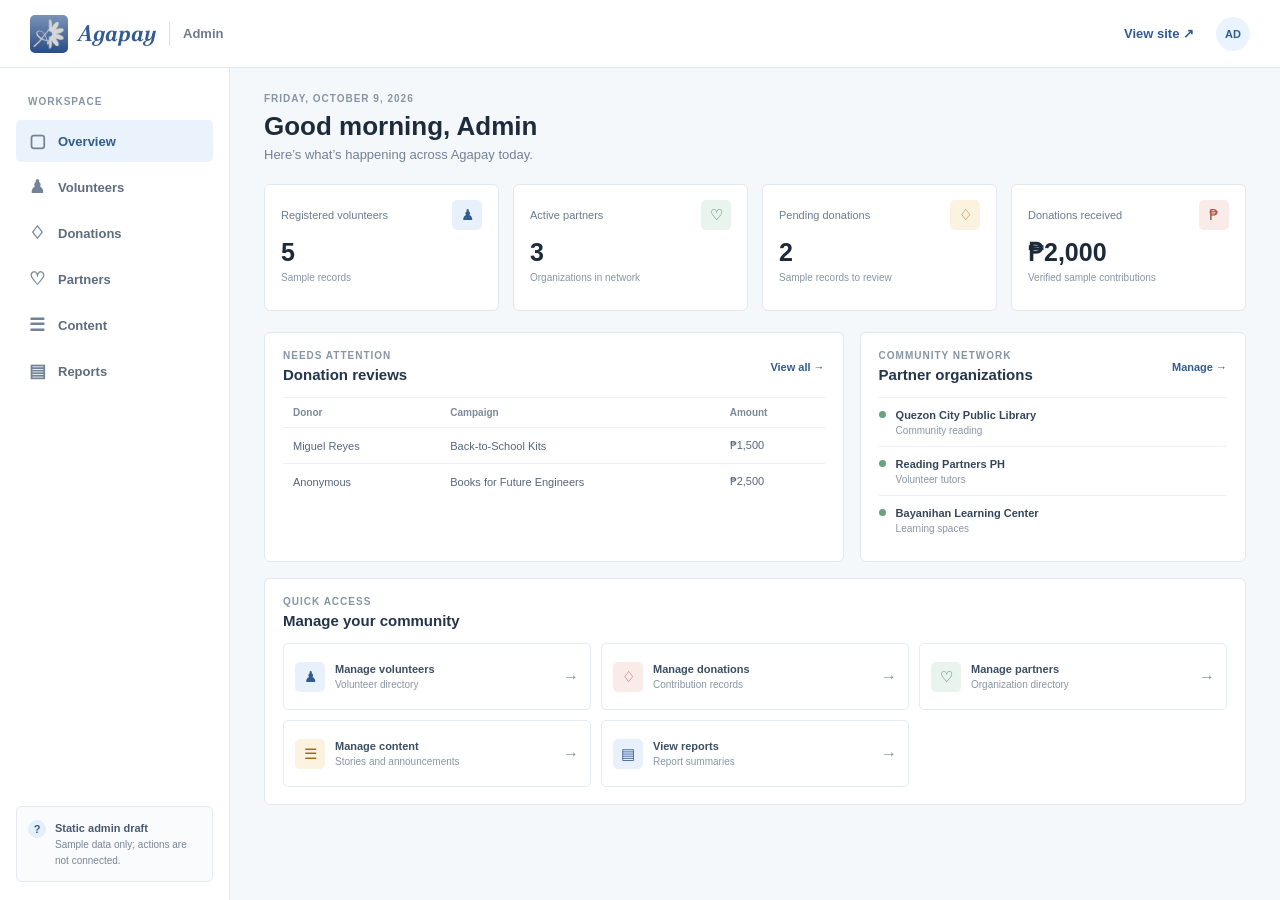
==== Agapay_Website/admin.html @ 13082233 "Add static admin draft" ====
<!DOCTYPE html>
<html lang="en">
<head>
    <meta charset="UTF-8">
    <meta name="viewport" content="width=device-width, initial-scale=1.0">
    <meta name="theme-color" content="#eaf4ff">
    <title>Admin workspace | Agapay</title>
    <link rel="stylesheet" href="admin.css">
    <link href="https://fonts.googleapis.com/css2?family=Poltawski+Nowy:ital,wght@0,400;0,700;1,700&display=swap" rel="stylesheet">
</head>
<body class="admin-page">
    <header class="admin-topbar">
        <a class="admin-brand" href="index.html#news" aria-label="Agapay site">
            <img src="assets/agapay logo.png" alt="">
            <span>Agapay</span>
            <span class="brand-divider" aria-hidden="true"></span>
            <span class="brand-area">Admin</span>
        </a>
        <div class="topbar-actions">
            <a class="site-link" href="index.html#news">View site <span aria-hidden="true">&#8599;</span></a>
            <div class="admin-avatar" aria-label="Administrator account">AD</div>
        </div>
    </header>

    <div class="admin-shell">
        <aside class="admin-sidebar">
            <p class="sidebar-label">WORKSPACE</p>
            <nav class="admin-nav" aria-label="Admin sections">
                <a href="#overview" class="admin-nav-link"><span aria-hidden="true">&#9634;</span> Overview</a>
                <a href="#volunteers" class="admin-nav-link"><span aria-hidden="true">&#9823;</span> Volunteers</a>
                <a href="#donations" class="admin-nav-link"><span aria-hidden="true">&#9826;</span> Donations</a>
                <a href="#partners" class="admin-nav-link"><span aria-hidden="true">&#9825;</span> Partners</a>
                <a href="#content" class="admin-nav-link"><span aria-hidden="true">&#9776;</span> Content</a>
                <a href="#reports" class="admin-nav-link"><span aria-hidden="true">&#9636;</span> Reports</a>
            </nav>
            <div class="sidebar-help">
                <span class="help-mark" aria-hidden="true">?</span>
                <p><strong>Static admin draft</strong><br>Sample data only; actions are not connected.</p>
            </div>
        </aside>

        <main class="admin-main">
            <section class="admin-view" id="overview" aria-labelledby="overview-title">
                <div class="page-heading">
                    <div><p class="eyebrow">FRIDAY, OCTOBER 9, 2026</p><h1 id="overview-title">Good morning, Admin</h1><p class="heading-copy">Here’s what’s happening across Agapay today.</p></div>
                </div>
                <div class="metric-grid">
                    <article class="metric"><div class="metric-top"><span>Registered volunteers</span><span class="metric-icon blue" aria-hidden="true">&#9823;</span></div><strong>5</strong><small>Sample records</small></article>
                    <article class="metric"><div class="metric-top"><span>Active partners</span><span class="metric-icon green" aria-hidden="true">&#9825;</span></div><strong>3</strong><small>Organizations in network</small></article>
                    <article class="metric"><div class="metric-top"><span>Pending donations</span><span class="metric-icon amber" aria-hidden="true">&#9826;</span></div><strong>2</strong><small>Sample records to review</small></article>
                    <article class="metric"><div class="metric-top"><span>Donations received</span><span class="metric-icon coral" aria-hidden="true">&#8369;</span></div><strong>₱2,000</strong><small>Verified sample contributions</small></article>
                </div>
                <div class="overview-grid">
                    <section class="panel activity-panel">
                        <div class="panel-heading"><div><p class="eyebrow">NEEDS ATTENTION</p><h2>Donation reviews</h2></div><a class="quiet-link" href="#donations">View all <span aria-hidden="true">&#8594;</span></a></div>
                        <div class="table-scroll"><table><thead><tr><th>Donor</th><th>Campaign</th><th>Amount</th></tr></thead><tbody><tr><td>Miguel Reyes</td><td>Back-to-School Kits</td><td>₱1,500</td></tr><tr><td>Anonymous</td><td>Books for Future Engineers</td><td>₱2,500</td></tr></tbody></table></div>
                    </section>
                    <section class="panel partner-summary-panel">
                        <div class="panel-heading"><div><p class="eyebrow">COMMUNITY NETWORK</p><h2>Partner organizations</h2></div><a class="quiet-link" href="#partners">Manage <span aria-hidden="true">&#8594;</span></a></div>
                        <div class="partner-summary-list"><div class="partner-summary-item"><span class="partner-marker" aria-hidden="true"></span><strong>Quezon City Public Library</strong><span>Community reading</span></div><div class="partner-summary-item"><span class="partner-marker" aria-hidden="true"></span><strong>Reading Partners PH</strong><span>Volunteer tutors</span></div><div class="partner-summary-item"><span class="partner-marker" aria-hidden="true"></span><strong>Bayanihan Learning Center</strong><span>Learning spaces</span></div></div>
                    </section>
                </div>
                <section class="panel quick-panel">
                    <div class="panel-heading"><div><p class="eyebrow">QUICK ACCESS</p><h2>Manage your community</h2></div></div>
                    <div class="quick-links">
                        <a href="#volunteers"><span class="quick-icon blue">&#9823;</span><span><strong>Manage volunteers</strong><small>Volunteer directory</small></span><span class="quick-arrow">&#8594;</span></a>
                        <a href="#donations"><span class="quick-icon coral">&#9826;</span><span><strong>Manage donations</strong><small>Contribution records</small></span><span class="quick-arrow">&#8594;</span></a>
                        <a href="#partners"><span class="quick-icon green">&#9825;</span><span><strong>Manage partners</strong><small>Organization directory</small></span><span class="quick-arrow">&#8594;</span></a>
                        <a href="#content"><span class="quick-icon amber">&#9776;</span><span><strong>Manage content</strong><small>Stories and announcements</small></span><span class="quick-arrow">&#8594;</span></a>
                        <a href="#reports"><span class="quick-icon blue">&#9636;</span><span><strong>View reports</strong><small>Report summaries</small></span><span class="quick-arrow">&#8594;</span></a>
                    </div>
                </section>
            </section>

            <section class="admin-view" id="volunteers" aria-labelledby="volunteers-title">
                <div class="page-heading"><div><p class="eyebrow">COMMUNITY</p><h1 id="volunteers-title">Volunteers</h1><p class="heading-copy">Agapay volunteer directory sample.</p></div><span class="record-count">5 members</span></div>
                <section class="panel">
                    <div class="table-scroll"><table><thead><tr><th>Volunteer</th><th>Location</th><th>Joined</th><th>Events</th><th>Status</th></tr></thead><tbody><tr><td><strong>Maria Santos</strong><span class="table-secondary">maria.santos@email.com</span></td><td>Quezon City</td><td>Oct 02, 2026</td><td>4</td><td><select class="status-select status-active" aria-label="Status for Maria Santos"><option value="Active" selected>Active</option><option value="Pending">Pending</option></select></td></tr><tr><td><strong>Miguel Reyes</strong><span class="table-secondary">miguel.reyes@email.com</span></td><td>Manila</td><td>Sep 28, 2026</td><td>2</td><td><select class="status-select status-pending" aria-label="Status for Miguel Reyes"><option value="Active">Active</option><option value="Pending" selected>Pending</option></select></td></tr><tr><td><strong>Angela Cruz</strong><span class="table-secondary">angela.cruz@email.com</span></td><td>Pasig City</td><td>Sep 24, 2026</td><td>7</td><td><select class="status-select status-active" aria-label="Status for Angela Cruz"><option value="Active" selected>Active</option><option value="Pending">Pending</option></select></td></tr><tr><td><strong>Paolo Garcia</strong><span class="table-secondary">paolo.garcia@email.com</span></td><td>Taguig City</td><td>Sep 19, 2026</td><td>1</td><td><select class="status-select status-active" aria-label="Status for Paolo Garcia"><option value="Active" selected>Active</option><option value="Pending">Pending</option></select></td></tr><tr><td><strong>Sofia Mendoza</strong><span class="table-secondary">sofia.mendoza@email.com</span></td><td>Caloocan</td><td>Sep 16, 2026</td><td>3</td><td><select class="status-select status-pending" aria-label="Status for Sofia Mendoza"><option value="Active">Active</option><option value="Pending" selected>Pending</option></select></td></tr></tbody></table></div>
                </section>
            </section>

            <section class="admin-view" id="donations" aria-labelledby="donations-title">
                <div class="page-heading"><div><p class="eyebrow">TRANSPARENCY</p><h1 id="donations-title">Donations</h1><p class="heading-copy">Contribution records sample.</p></div><span class="record-count">4 records</span></div>
                <section class="panel">
                    <div class="panel-heading panel-heading-simple">
                        <div><p class="eyebrow">CONTRIBUTIONS</p><h2>Donation records</h2></div>
                        <span class="secure-note"><span aria-hidden="true">&#9679;</span> Sample records</span>
                    </div>
                    <div class="table-scroll">
                        <table>
                            <thead><tr><th>Donor</th><th>Campaign</th><th>Date</th><th>Method</th><th>Reference</th><th>Amount</th><th>Status</th></tr></thead>
                            <tbody>
                                <tr><td><strong>Miguel Reyes</strong><span class="table-secondary">miguel.reyes@email.com</span></td><td>Back-to-School Kits</td><td>Oct 08, 2026</td><td>GCash</td><td>GC-836104</td><td>₱1,500</td><td><select class="status-select status-pending" aria-label="Status for Miguel Reyes donation"><option value="Pending" selected>Pending</option><option value="Verified">Verified</option></select></td></tr>
                                <tr><td><strong>Anonymous</strong><span class="table-secondary">Hidden donor</span></td><td>Books for Future Engineers</td><td>Oct 07, 2026</td><td>Maya</td><td>MY-210593</td><td>₱2,500</td><td><select class="status-select status-pending" aria-label="Status for anonymous donation"><option value="Pending" selected>Pending</option><option value="Verified">Verified</option></select></td></tr>
                                <tr><td><strong>Angela Cruz</strong><span class="table-secondary">angela.cruz@email.com</span></td><td>Community Reading Corners</td><td>Oct 05, 2026</td><td>Bank transfer</td><td>BDO-443821</td><td>₱800</td><td><select class="status-select status-published" aria-label="Status for Angela Cruz donation"><option value="Pending">Pending</option><option value="Verified" selected>Verified</option></select></td></tr>
                                <tr><td><strong>Paolo Garcia</strong><span class="table-secondary">paolo.garcia@email.com</span></td><td>Back-to-School Kits</td><td>Oct 02, 2026</td><td>GCash</td><td>GC-825417</td><td>₱1,200</td><td><select class="status-select status-published" aria-label="Status for Paolo Garcia donation"><option value="Pending">Pending</option><option value="Verified" selected>Verified</option></select></td></tr>
                            </tbody>
                        </table>
                    </div>
                </section>
            </section>

            <section class="admin-view" id="partners" aria-labelledby="partners-title">
                <div class="page-heading"><div><p class="eyebrow">COMMUNITY NETWORK</p><h1 id="partners-title">Manage partners</h1><p class="heading-copy">Partner organizations sample.</p></div><span class="record-count">4 partners</span></div>
                <section class="panel"><div class="panel-heading panel-heading-simple"><div><p class="eyebrow">ORGANIZATIONS</p><h2>Partner directory</h2></div><span class="record-count">4 partners</span></div><div class="table-scroll"><table><thead><tr><th>Organization</th><th>Contact</th><th>Focus area</th><th>Since</th><th>Status</th></tr></thead><tbody><tr><td><strong>Quezon City Public Library</strong></td><td>library@quezoncity.gov.ph</td><td>Community reading</td><td>Jan 2025</td><td><span class="status-pill status-active">Active</span></td></tr><tr><td><strong>Reading Partners PH</strong></td><td>hello@readingpartners.ph</td><td>Volunteer tutors</td><td>Mar 2025</td><td><span class="status-pill status-active">Active</span></td></tr><tr><td><strong>Bayanihan Learning Center</strong></td><td>partners@bayanihan.org</td><td>Learning spaces</td><td>Aug 2025</td><td><span class="status-pill status-active">Active</span></td></tr><tr><td><strong>Books for Every Child</strong></td><td>team@booksforeverychild.org</td><td>Book donations</td><td>Feb 2026</td><td><span class="status-pill status-paused">Paused</span></td></tr></tbody></table></div></section>
            </section>

            <section class="admin-view" id="content" aria-labelledby="content-title">
                <div class="page-heading"><div><p class="eyebrow">PUBLISHING</p><h1 id="content-title">Website content</h1><p class="heading-copy">Expiry dates are shown for every item. Automatic status updates require JavaScript.</p></div><a class="secondary-button" href="index.html#news">Open public site <span aria-hidden="true">&#8599;</span></a></div>
                <section class="panel"><div class="panel-heading panel-heading-simple"><div><p class="eyebrow">NEWS &amp; STORIES</p><h2>Published content</h2></div><span class="record-count">4 posts</span></div><div class="table-scroll"><table><thead><tr><th>Title</th><th>Type</th><th>Published</th><th>Expires</th><th>Status</th></tr></thead><tbody><tr><td><strong>Bawat Bata, Bawat Kwento Reading Drive</strong></td><td>Announcement</td><td>Oct 06, 2026</td><td><input class="expiry-field" type="date" value="2026-10-31" aria-label="Expiry date for Bawat Bata, Bawat Kwento Reading Drive"></td><td><select class="status-select status-published" aria-label="Status for Bawat Bata, Bawat Kwento Reading Drive"><option value="Published" selected>Published</option><option value="Draft">Draft</option></select></td></tr><tr><td><strong>150,000 Children Reached Nationwide</strong></td><td>Milestone</td><td>Sep 28, 2026</td><td><input class="expiry-field" type="date" value="2026-12-31" aria-label="Expiry date for 150,000 Children Reached Nationwide"></td><td><select class="status-select status-published" aria-label="Status for 150,000 Children Reached Nationwide"><option value="Published" selected>Published</option><option value="Draft">Draft</option></select></td></tr><tr><td><strong>Volunteer Orientation: Quezon City</strong></td><td>Event</td><td>Draft</td><td><input class="expiry-field" type="date" value="2026-10-25" aria-label="Expiry date for Volunteer Orientation: Quezon City"></td><td><select class="status-select status-draft" aria-label="Status for Volunteer Orientation: Quezon City"><option value="Published">Published</option><option value="Draft" selected>Draft</option></select></td></tr><tr><td><strong>A New Reading Corner in Pasay</strong></td><td>Success story</td><td>Sep 12, 2026</td><td><input class="expiry-field" type="date" value="2026-10-30" aria-label="Expiry date for A New Reading Corner in Pasay"></td><td><select class="status-select status-published" aria-label="Status for A New Reading Corner in Pasay"><option value="Published" selected>Published</option><option value="Draft">Draft</option></select></td></tr></tbody></table></div></section>
            </section>

            <section class="admin-view" id="reports" aria-labelledby="reports-title">
                <div class="page-heading"><div><p class="eyebrow">OPERATIONS</p><h1 id="reports-title">Reports</h1><p class="heading-copy">Report sections for future export integration.</p></div><span class="record-count">Static preview</span></div>
                <section class="report-grid" aria-label="Available reports">
                    <article class="panel report-card"><span class="report-icon blue" aria-hidden="true">&#9823;</span><div><p class="eyebrow">COMMUNITY</p><h2>Volunteer directory</h2><p>Member names, locations, event participation, and status.</p></div><a class="secondary-button" href="#volunteers">View sample list <span aria-hidden="true">&#8594;</span></a></article>
                    <article class="panel report-card"><span class="report-icon coral" aria-hidden="true">&#9826;</span><div><p class="eyebrow">TRANSPARENCY</p><h2>Donation report</h2><p>Campaign contributions, payment references, and verification status.</p></div><a class="secondary-button" href="#donations">View sample list <span aria-hidden="true">&#8594;</span></a></article>
                    <article class="panel report-card"><span class="report-icon green" aria-hidden="true">&#9825;</span><div><p class="eyebrow">PARTNERSHIPS</p><h2>Partner directory</h2><p>Organization contacts, focus areas, and partnership status.</p></div><a class="secondary-button" href="#partners">View sample list <span aria-hidden="true">&#8594;</span></a></article>
                    <article class="panel report-card"><span class="report-icon amber" aria-hidden="true">&#9776;</span><div><p class="eyebrow">PUBLISHING</p><h2>Content inventory</h2><p>Website stories, content types, and publication status.</p></div><a class="secondary-button" href="#content">View sample list <span aria-hidden="true">&#8594;</span></a></article>
                </section>
            </section>
        </main>
    </div>
</body>
</html>
---- Agapay_Website/admin.css ----
:root {
    color-scheme: light;
    --admin-blue: #315b91;
    --admin-blue-dark: #24487a;
    --admin-ink: #1d2b3b;
    --admin-muted: #728095;
    --admin-line: #e2e8ef;
    --admin-canvas: #f5f8fb;
}

html { overflow-x: clip; }
* { box-sizing: border-box; }
body.admin-page { min-width: 320px; min-height: 100vh; margin: 0; overflow-x: clip; color: var(--admin-ink); background: var(--admin-canvas); font-family: Arial, Helvetica, sans-serif; }
button, input, select { font: inherit; }
.admin-topbar { height: 68px; padding: 0 30px; display: flex; align-items: center; justify-content: space-between; border-bottom: 1px solid var(--admin-line); background: #fff; }
.admin-brand { display: inline-flex; align-items: center; gap: 10px; color: var(--admin-blue); text-decoration: none; }
.admin-brand img { width: 38px; height: 38px; border-radius: 5px; object-fit: cover; }
.admin-brand > span:nth-of-type(1) { font: italic 700 22px "Poltawski Nowy", Georgia, serif; }
.brand-divider { width: 1px; height: 24px; margin: 0 3px; background: #d7e0ea; }
.admin-brand .brand-area { color: #6d7b8c; font-size: 13px; font-weight: 700; }
.topbar-actions { display: flex; align-items: center; gap: 22px; }
.site-link { color: var(--admin-blue); font-size: 13px; font-weight: 700; text-decoration: none; }
.site-link:hover { text-decoration: underline; }
.admin-avatar { width: 34px; height: 34px; display: grid; place-items: center; border-radius: 50%; color: #315b91; background: #eaf4ff; font-size: 11px; font-weight: 700; }
.admin-shell { min-height: calc(100vh - 68px); display: grid; grid-template-columns: 230px minmax(0, 1fr); }
.admin-sidebar { position: sticky; top: 0; height: calc(100vh - 68px); padding: 28px 16px 18px; display: flex; flex-direction: column; border-right: 1px solid var(--admin-line); background: #fff; }
.sidebar-label, .eyebrow { margin: 0; color: #8794a4; font-size: 10px; font-weight: 700; letter-spacing: 1px; }
.sidebar-label { padding: 0 12px 13px; }
.admin-nav { display: grid; gap: 4px; }
.admin-nav-link { min-height: 42px; padding: 0 12px; display: flex; align-items: center; gap: 12px; border-radius: 5px; color: #5e6c7d; font-size: 13px; font-weight: 600; text-decoration: none; transition: background 140ms ease, color 140ms ease; }
.admin-nav-link > span { width: 18px; color: #738397; font-size: 18px; text-align: center; }
.admin-nav-link:hover { color: var(--admin-blue); background: #f2f6fb; }
body:not(:has(.admin-view:target)) .admin-nav-link[href="#overview"],
body:has(#overview:target) .admin-nav-link[href="#overview"],
body:has(#volunteers:target) .admin-nav-link[href="#volunteers"],
body:has(#donations:target) .admin-nav-link[href="#donations"],
body:has(#partners:target) .admin-nav-link[href="#partners"],
body:has(#content:target) .admin-nav-link[href="#content"],
body:has(#reports:target) .admin-nav-link[href="#reports"] { color: var(--admin-blue); background: #eaf2fb; }
.sidebar-help { margin-top: auto; padding: 13px 11px; display: flex; align-items: flex-start; gap: 9px; border: 1px solid #e6ebf1; border-radius: 5px; background: #fafbfd; }
.help-mark { width: 18px; height: 18px; flex: 0 0 18px; display: grid; place-items: center; border-radius: 50%; color: var(--admin-blue); background: #e5eef9; font-size: 11px; font-weight: 700; }
.sidebar-help p { margin: 0; color: #788597; font-size: 10px; line-height: 1.55; }
.sidebar-help strong { color: #48596e; font-size: 11px; }
.admin-main { width: min(100%, 1480px); margin: 0 auto; padding: 25px 34px 48px; }
.page-heading { margin-bottom: 22px; display: flex; align-items: flex-end; justify-content: space-between; gap: 18px; }
.page-heading h1 { margin: 7px 0 5px; color: #1d2b3b; font-size: 26px; line-height: 1.2; }
.heading-copy { margin: 0; color: var(--admin-muted); font-size: 13px; }
.primary-button, .secondary-button { min-height: 38px; padding: 0 14px; display: inline-flex; align-items: center; justify-content: center; gap: 7px; border: 1px solid transparent; border-radius: 5px; font-size: 12px; font-weight: 700; text-decoration: none; white-space: nowrap; }
.primary-button { color: #fff; background: var(--admin-blue); }
.primary-button:hover { background: var(--admin-blue-dark); }
.secondary-button { border-color: #dce3eb; color: #4b5e73; background: #fff; }
.secondary-button:hover { border-color: #b8c8da; color: var(--admin-blue); }
.metric-grid { margin-bottom: 21px; display: grid; grid-template-columns: repeat(4, minmax(0, 1fr)); gap: 14px; }
.metric, .panel { border: 1px solid #e2e8ef; border-radius: 6px; background: #fff; }
.metric { min-height: 127px; padding: 15px 16px 14px; }
.metric-top { display: flex; align-items: center; justify-content: space-between; gap: 10px; color: #6d7b8d; font-size: 11px; }
.metric-icon, .quick-icon { width: 30px; height: 30px; flex: 0 0 30px; display: grid; place-items: center; border-radius: 5px; font-size: 15px; }
.blue { color: #315b91; background: #e8f1fb; }
.green { color: #36785d; background: #e8f4ed; }
.amber { color: #9a6c21; background: #fbf2df; }
.coral { color: #a65349; background: #f9ebe8; }
.metric > strong { display: block; margin-top: 8px; color: #1c2a3a; font-size: 25px; line-height: 1.15; }
.metric > small { display: block; margin-top: 5px; color: #8995a4; font-size: 10px; }
.overview-grid { margin-bottom: 16px; display: grid; grid-template-columns: minmax(0, 1.35fr) minmax(280px, 0.9fr); gap: 16px; }
.panel { min-width: 0; padding: 17px 18px; }
.panel-heading { margin-bottom: 14px; display: flex; align-items: center; justify-content: space-between; gap: 12px; }
.panel-heading h2 { margin: 5px 0 0; color: #243449; font-size: 15px; }
.panel-heading-simple { margin-bottom: 15px; }
.quiet-link { padding: 5px 0; color: var(--admin-blue); font-size: 11px; font-weight: 700; text-decoration: none; white-space: nowrap; }
.quiet-link:hover { text-decoration: underline; }
.table-scroll { overflow-x: auto; }
table { width: 100%; border-collapse: collapse; text-align: left; }
th { padding: 9px 10px; border-top: 1px solid #edf0f4; border-bottom: 1px solid #edf0f4; color: #7c8999; font-size: 10px; font-weight: 700; white-space: nowrap; }
td { padding: 11px 10px; border-bottom: 1px solid #edf0f4; color: #56667a; font-size: 11px; white-space: nowrap; }
tbody tr:last-child td { border-bottom: 0; }
td strong { color: #2e3d51; font-size: 11px; }
.table-secondary { display: block; margin-top: 3px; color: #8995a4; font-size: 10px; }
.status-pill { display: inline-flex; align-items: center; gap: 5px; padding: 4px 8px; border-radius: 20px; font-size: 10px; font-weight: 700; }
.status-pill::before { width: 5px; height: 5px; border-radius: 50%; background: currentColor; content: ""; }
.status-pending { color: #987025; background: #fbf3df; }
.status-active, .status-published { color: #397355; background: #e8f3ec; }
.status-draft { color: #68778a; background: #eef1f5; }
.status-paused { color: #68778a; background: #eef1f5; }
.status-select { min-width: 92px; height: 30px; padding: 0 7px; border: 1px solid #dce4ed; border-radius: 4px; font-size: 10px; }
.status-select:has(option:checked[value="Active"]), .status-select:has(option:checked[value="Published"]) { color: #397355; background: #e8f3ec; }
.status-select:has(option:checked[value="Verified"]) { color: #397355; background: #e8f3ec; }
.status-select:has(option:checked[value="Pending"]) { color: #987025; background: #fbf3df; }
.status-select:has(option:checked[value="Draft"]) { color: #68778a; background: #eef1f5; }
.expiry-field { width: 132px; height: 30px; padding: 0 6px; border: 1px solid #dce4ed; border-radius: 4px; color: #53647a; background: #fff; font-size: 10px; }
.partner-summary-list { display: grid; }
.partner-summary-item { min-width: 0; min-height: 49px; padding: 9px 0; display: grid; grid-template-columns: 8px minmax(0, 1fr); align-content: center; column-gap: 9px; border-top: 1px solid #edf0f4; }
.partner-marker { width: 7px; height: 7px; margin-top: 2px; grid-row: span 2; border-radius: 50%; background: #68a27e; }
.partner-summary-item strong { overflow: hidden; color: #35465b; font-size: 11px; text-overflow: ellipsis; white-space: nowrap; }
.partner-summary-item > span:last-child { margin-top: 4px; color: #8995a4; font-size: 10px; }
.quick-panel { padding-bottom: 17px; }
.quick-links { display: grid; grid-template-columns: repeat(3, minmax(0, 1fr)); gap: 10px; }
.quick-links a { min-width: 0; min-height: 67px; padding: 10px 11px; display: flex; align-items: center; gap: 10px; border: 1px solid #e5ebf2; border-radius: 5px; color: inherit; background: #fff; text-align: left; text-decoration: none; transition: border-color 140ms ease, background 140ms ease; }
.quick-links a:hover { border-color: #c8d7e7; background: #f9fbfd; }
.quick-links a:focus-visible { outline: 3px solid #b5cbe3; outline-offset: 2px; }
.quick-links a:hover strong { color: var(--admin-blue); }
.quick-links a > span:nth-child(2) { min-width: 0; }
.quick-links strong, .quick-links small { display: block; }
.quick-links strong { overflow: hidden; color: #3d4e62; font-size: 11px; text-overflow: ellipsis; white-space: nowrap; }
.quick-links small { margin-top: 4px; color: #8995a4; font-size: 10px; }
.quick-arrow { margin-left: auto; color: #8090a2; }
.record-count { color: #728095; font-size: 11px; white-space: nowrap; }
.secure-note { color: #8190a1; font-size: 10px; }
.secure-note span { color: #67a27f; font-size: 9px; }
.report-grid { display: grid; grid-template-columns: repeat(2, minmax(0, 1fr)); gap: 14px; }
.report-card { min-height: 188px; display: flex; flex-direction: column; align-items: flex-start; }
.report-icon { width: 34px; height: 34px; margin-bottom: 14px; display: grid; place-items: center; border-radius: 5px; font-size: 16px; }
.report-card h2 { margin: 5px 0 7px; color: #2d3d52; font-size: 14px; }
.report-card p:not(.eyebrow) { margin: 0; color: #7e8b9b; font-size: 11px; line-height: 1.5; }
.report-card .secondary-button { min-height: 32px; margin-top: auto; padding: 0 10px; font-size: 10px; }
.admin-view { display: none; }
.admin-main:not(:has(.admin-view:target)) #overview, .admin-view:target { display: block; }

@media (max-width: 1050px) {
    .admin-main { padding-right: 22px; padding-left: 22px; }
    .overview-grid { grid-template-columns: 1fr; }
    .metric-grid { grid-template-columns: repeat(2, minmax(0, 1fr)); }
}
@media (max-width: 720px) {
    .admin-topbar { height: 60px; padding: 0 14px; }
    .admin-brand img { width: 33px; height: 33px; }
    .admin-brand > span:nth-of-type(1) { font-size: 19px; }
    .topbar-actions { gap: 11px; }
    .site-link { font-size: 11px; }
    .admin-avatar { width: 30px; height: 30px; }
    .admin-shell { min-height: calc(100vh - 60px); grid-template-columns: minmax(0, 1fr); grid-template-rows: auto 1fr; }
    .admin-sidebar { position: static; height: auto; min-width: 0; padding: 10px 12px; border-right: 0; border-bottom: 1px solid var(--admin-line); }
    .sidebar-label, .sidebar-help { display: none; }
    .admin-nav { min-width: 0; max-width: 100%; display: flex; gap: 5px; overflow-x: auto; }
    .admin-nav-link { min-width: max-content; min-height: 36px; padding: 0 10px; font-size: 11px; }
    .admin-nav-link > span { width: auto; font-size: 15px; }
    .admin-main { min-width: 0; width: 100%; padding: 17px 14px 30px; }
    .page-heading { align-items: flex-start; }
    .page-heading h1 { font-size: 23px; }
    .heading-copy { max-width: 290px; font-size: 12px; line-height: 1.5; }
    .metric-grid { gap: 9px; }
    .metric { min-height: 117px; padding: 12px; }
    .metric-top { font-size: 10px; }
    .metric-icon { width: 26px; height: 26px; flex-basis: 26px; }
    .metric > strong { font-size: 22px; }
    .panel { padding: 14px 12px; }
    .quick-links { grid-template-columns: 1fr; }
    .report-grid { grid-template-columns: 1fr; }
    .quick-links a { min-height: 60px; padding: 10px; }
    .quick-links strong { font-size: 11px; }
    .quick-links small { font-size: 10px; }
}
@media (max-width: 420px) {
    .admin-brand { gap: 7px; }
    .admin-brand .brand-area { font-size: 11px; }
    .admin-brand img { width: 30px; height: 30px; }
    .topbar-actions { gap: 8px; }
    .site-link { font-size: 0; }
    .site-link span { font-size: 15px; }
    .page-heading { flex-wrap: wrap; }
    .page-heading > .secondary-button { min-height: 34px; }
}
@media (prefers-reduced-motion: reduce) {
    *, *::before, *::after { scroll-behavior: auto !important; animation-duration: 0.01ms !important; transition-duration: 0.01ms !important; }
}
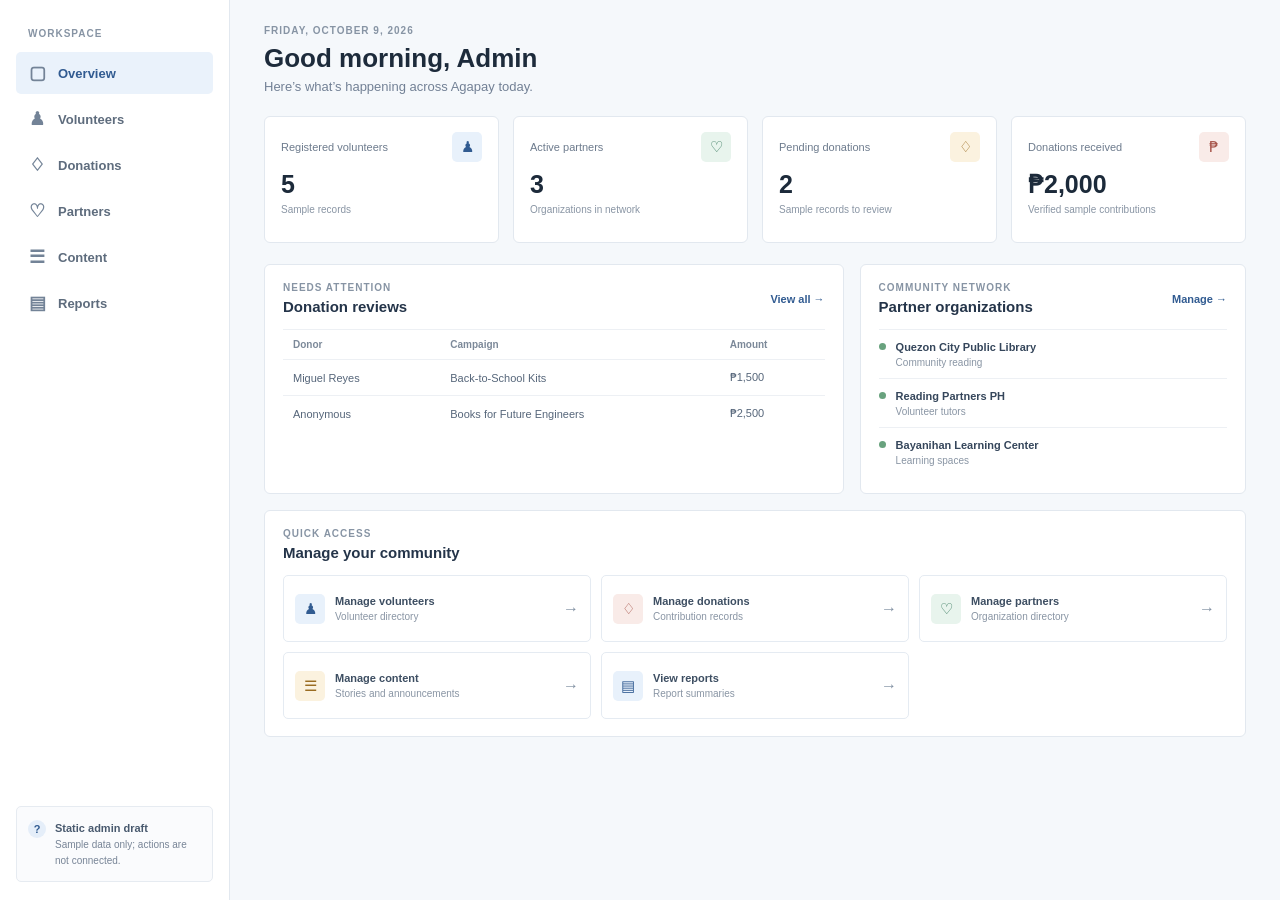
==== commit 3ef20340: "Revised some part" ====
--- a/Agapay_Website/admin.html
+++ b/Agapay_Website/admin.html
@@ -9,19 +9,6 @@
     <link href="https://fonts.googleapis.com/css2?family=Poltawski+Nowy:ital,wght@0,400;0,700;1,700&display=swap" rel="stylesheet">
 </head>
 <body class="admin-page">
-    <header class="admin-topbar">
-        <a class="admin-brand" href="index.html#news" aria-label="Agapay site">
-            <img src="assets/agapay logo.png" alt="">
-            <span>Agapay</span>
-            <span class="brand-divider" aria-hidden="true"></span>
-            <span class="brand-area">Admin</span>
-        </a>
-        <div class="topbar-actions">
-            <a class="site-link" href="index.html#news">View site <span aria-hidden="true">&#8599;</span></a>
-            <div class="admin-avatar" aria-label="Administrator account">AD</div>
-        </div>
-    </header>
-
     <div class="admin-shell">
         <aside class="admin-sidebar">
             <p class="sidebar-label">WORKSPACE</p>
@@ -101,12 +88,12 @@
             </section>
 
             <section class="admin-view" id="partners" aria-labelledby="partners-title">
-                <div class="page-heading"><div><p class="eyebrow">COMMUNITY NETWORK</p><h1 id="partners-title">Manage partners</h1><p class="heading-copy">Partner organizations sample.</p></div><span class="record-count">4 partners</span></div>
-                <section class="panel"><div class="panel-heading panel-heading-simple"><div><p class="eyebrow">ORGANIZATIONS</p><h2>Partner directory</h2></div><span class="record-count">4 partners</span></div><div class="table-scroll"><table><thead><tr><th>Organization</th><th>Contact</th><th>Focus area</th><th>Since</th><th>Status</th></tr></thead><tbody><tr><td><strong>Quezon City Public Library</strong></td><td>library@quezoncity.gov.ph</td><td>Community reading</td><td>Jan 2025</td><td><span class="status-pill status-active">Active</span></td></tr><tr><td><strong>Reading Partners PH</strong></td><td>hello@readingpartners.ph</td><td>Volunteer tutors</td><td>Mar 2025</td><td><span class="status-pill status-active">Active</span></td></tr><tr><td><strong>Bayanihan Learning Center</strong></td><td>partners@bayanihan.org</td><td>Learning spaces</td><td>Aug 2025</td><td><span class="status-pill status-active">Active</span></td></tr><tr><td><strong>Books for Every Child</strong></td><td>team@booksforeverychild.org</td><td>Book donations</td><td>Feb 2026</td><td><span class="status-pill status-paused">Paused</span></td></tr></tbody></table></div></section>
+                <div class="page-heading"><div><p class="eyebrow">COMMUNITY NETWORK</p><h1 id="partners-title">Manage partners</h1><p class="heading-copy">Update partner status; add an end date only when an agreement has one.</p></div><span class="record-count">4 partners</span></div>
+                <section class="panel"><div class="panel-heading panel-heading-simple"><div><p class="eyebrow">ORGANIZATIONS</p><h2>Partner directory</h2></div><span class="record-count">4 partners</span></div><div class="table-scroll"><table><thead><tr><th>Organization</th><th>Contact</th><th>Focus area</th><th>Since</th><th>Expires</th><th>Status</th></tr></thead><tbody><tr><td><strong>Quezon City Public Library</strong></td><td>library@quezoncity.gov.ph</td><td>Community reading</td><td>Jan 2025</td><td><input class="expiry-field" type="date" aria-label="Optional partnership end date for Quezon City Public Library"></td><td><select class="status-select status-active" aria-label="Status for Quezon City Public Library"><option value="Active" selected>Active</option><option value="Paused">Paused</option></select></td></tr><tr><td><strong>Reading Partners PH</strong></td><td>hello@readingpartners.ph</td><td>Volunteer tutors</td><td>Mar 2025</td><td><input class="expiry-field" type="date" aria-label="Optional partnership end date for Reading Partners PH"></td><td><select class="status-select status-active" aria-label="Status for Reading Partners PH"><option value="Active" selected>Active</option><option value="Paused">Paused</option></select></td></tr><tr><td><strong>Bayanihan Learning Center</strong></td><td>partners@bayanihan.org</td><td>Learning spaces</td><td>Aug 2025</td><td><input class="expiry-field" type="date" aria-label="Optional partnership end date for Bayanihan Learning Center"></td><td><select class="status-select status-active" aria-label="Status for Bayanihan Learning Center"><option value="Active" selected>Active</option><option value="Paused">Paused</option></select></td></tr><tr><td><strong>Books for Every Child</strong></td><td>team@booksforeverychild.org</td><td>Book donations</td><td>Feb 2026</td><td><input class="expiry-field" type="date" aria-label="Optional partnership end date for Books for Every Child"></td><td><select class="status-select status-paused" aria-label="Status for Books for Every Child"><option value="Active">Active</option><option value="Paused" selected>Paused</option></select></td></tr></tbody></table></div></section>
             </section>
 
             <section class="admin-view" id="content" aria-labelledby="content-title">
-                <div class="page-heading"><div><p class="eyebrow">PUBLISHING</p><h1 id="content-title">Website content</h1><p class="heading-copy">Expiry dates are shown for every item. Automatic status updates require JavaScript.</p></div><a class="secondary-button" href="index.html#news">Open public site <span aria-hidden="true">&#8599;</span></a></div>
+                <div class="page-heading"><div><p class="eyebrow">PUBLISHING</p><h1 id="content-title">Website content</h1><p class="heading-copy">Expiry dates are shown for every item. Automatic status updates require JavaScript.</p></div><a class="secondary-button" href="index.html#news" target="_parent">Open public site <span aria-hidden="true">&#8599;</span></a></div>
                 <section class="panel"><div class="panel-heading panel-heading-simple"><div><p class="eyebrow">NEWS &amp; STORIES</p><h2>Published content</h2></div><span class="record-count">4 posts</span></div><div class="table-scroll"><table><thead><tr><th>Title</th><th>Type</th><th>Published</th><th>Expires</th><th>Status</th></tr></thead><tbody><tr><td><strong>Bawat Bata, Bawat Kwento Reading Drive</strong></td><td>Announcement</td><td>Oct 06, 2026</td><td><input class="expiry-field" type="date" value="2026-10-31" aria-label="Expiry date for Bawat Bata, Bawat Kwento Reading Drive"></td><td><select class="status-select status-published" aria-label="Status for Bawat Bata, Bawat Kwento Reading Drive"><option value="Published" selected>Published</option><option value="Draft">Draft</option></select></td></tr><tr><td><strong>150,000 Children Reached Nationwide</strong></td><td>Milestone</td><td>Sep 28, 2026</td><td><input class="expiry-field" type="date" value="2026-12-31" aria-label="Expiry date for 150,000 Children Reached Nationwide"></td><td><select class="status-select status-published" aria-label="Status for 150,000 Children Reached Nationwide"><option value="Published" selected>Published</option><option value="Draft">Draft</option></select></td></tr><tr><td><strong>Volunteer Orientation: Quezon City</strong></td><td>Event</td><td>Draft</td><td><input class="expiry-field" type="date" value="2026-10-25" aria-label="Expiry date for Volunteer Orientation: Quezon City"></td><td><select class="status-select status-draft" aria-label="Status for Volunteer Orientation: Quezon City"><option value="Published">Published</option><option value="Draft" selected>Draft</option></select></td></tr><tr><td><strong>A New Reading Corner in Pasay</strong></td><td>Success story</td><td>Sep 12, 2026</td><td><input class="expiry-field" type="date" value="2026-10-30" aria-label="Expiry date for A New Reading Corner in Pasay"></td><td><select class="status-select status-published" aria-label="Status for A New Reading Corner in Pasay"><option value="Published" selected>Published</option><option value="Draft">Draft</option></select></td></tr></tbody></table></div></section>
             </section>
 
--- a/Agapay_Website/admin.css
+++ b/Agapay_Website/admin.css
@@ -22,8 +22,8 @@
 .site-link { color: var(--admin-blue); font-size: 13px; font-weight: 700; text-decoration: none; }
 .site-link:hover { text-decoration: underline; }
 .admin-avatar { width: 34px; height: 34px; display: grid; place-items: center; border-radius: 50%; color: #315b91; background: #eaf4ff; font-size: 11px; font-weight: 700; }
-.admin-shell { min-height: calc(100vh - 68px); display: grid; grid-template-columns: 230px minmax(0, 1fr); }
-.admin-sidebar { position: sticky; top: 0; height: calc(100vh - 68px); padding: 28px 16px 18px; display: flex; flex-direction: column; border-right: 1px solid var(--admin-line); background: #fff; }
+.admin-shell { min-height: 100vh; display: grid; grid-template-columns: 230px minmax(0, 1fr); }
+.admin-sidebar { position: sticky; top: 0; height: 100vh; padding: 28px 16px 18px; display: flex; flex-direction: column; border-right: 1px solid var(--admin-line); background: #fff; }
 .sidebar-label, .eyebrow { margin: 0; color: #8794a4; font-size: 10px; font-weight: 700; letter-spacing: 1px; }
 .sidebar-label { padding: 0 12px 13px; }
 .admin-nav { display: grid; gap: 4px; }
@@ -85,6 +85,7 @@
 .status-select:has(option:checked[value="Active"]), .status-select:has(option:checked[value="Published"]) { color: #397355; background: #e8f3ec; }
 .status-select:has(option:checked[value="Verified"]) { color: #397355; background: #e8f3ec; }
 .status-select:has(option:checked[value="Pending"]) { color: #987025; background: #fbf3df; }
+.status-select:has(option:checked[value="Paused"]) { color: #68778a; background: #eef1f5; }
 .status-select:has(option:checked[value="Draft"]) { color: #68778a; background: #eef1f5; }
 .expiry-field { width: 132px; height: 30px; padding: 0 6px; border: 1px solid #dce4ed; border-radius: 4px; color: #53647a; background: #fff; font-size: 10px; }
 .partner-summary-list { display: grid; }
